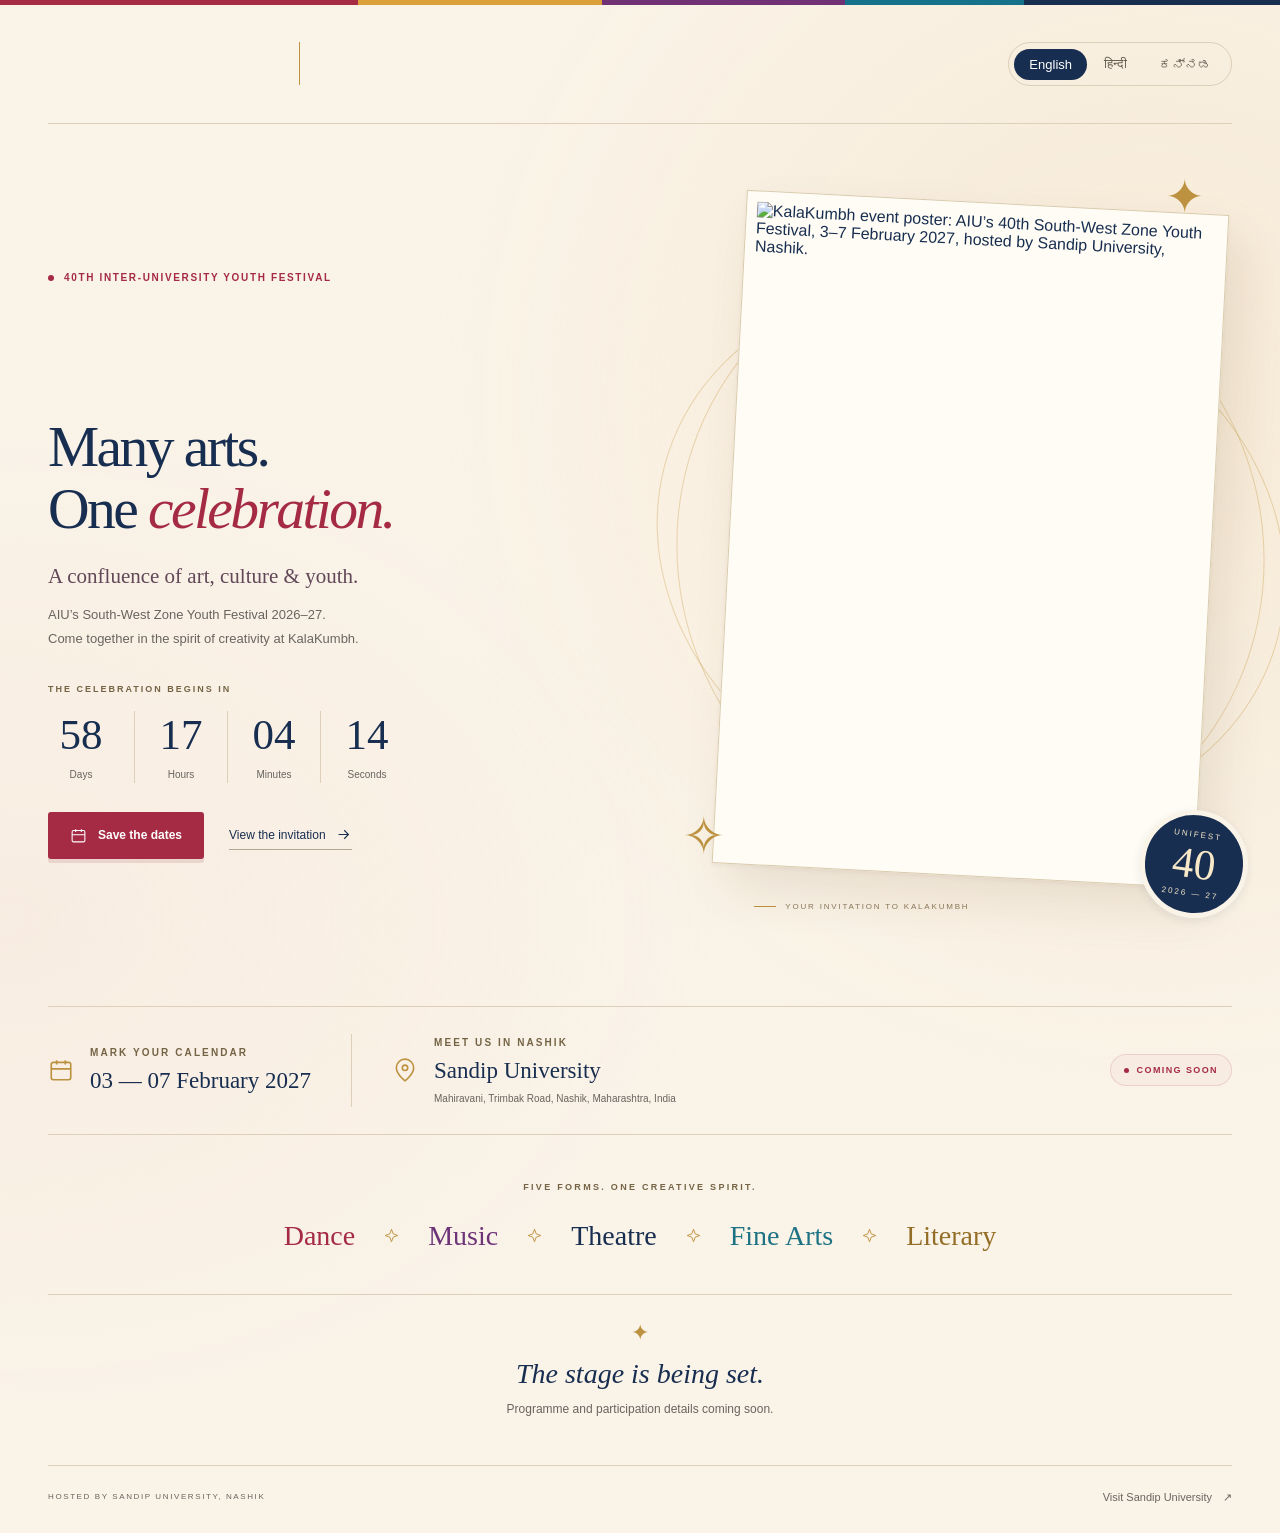
==== index.html @ 128156c0 "Initial commit" ====
<!doctype html>
<html lang="en">
<head>
  <meta charset="utf-8">
  <meta name="viewport" content="width=device-width, initial-scale=1">
  <meta name="theme-color" content="#faf3e8">
  <meta name="description" content="A confluence of art, culture & youth. 03 — 07 February 2027. Sandip University.">
  <title>KalaKumbh 2027 — A confluence of art, culture & youth</title>
  <link rel="icon" href="assets/favicon.svg" type="image/svg+xml">
  <link rel="stylesheet" href="styles.css">
  <script src="script.js" defer></script>
</head>
<body>
  <a class="skip-link" href="#main">Skip to content</a>
  <div class="topline"></div>
  <header class="site-header wrap">
    <a class="organizers" href="index.html" aria-label="AIU · Sandip University — KalaKumbh">
      <span class="logo-crop aiu"><img src="assets/poster-english.jpeg" alt="Association of Indian University (AIU), New Delhi" width="1131" height="1600"></span>
      <span class="logo-divider"></span>
      <span class="logo-crop sandip"><img src="assets/poster-english.jpeg" alt="Sandip University — NAAC Grade A" width="1131" height="1600"></span>
    </a>
    <nav class="language-nav" aria-label="Select language">
      <a href="index.html" lang="en" hreflang="en" aria-current="page">English</a>
      <a href="hindi.html" lang="hi" hreflang="hi">हिन्दी</a>
      <a href="kannada.html" lang="kn" hreflang="kn">ಕನ್ನಡ</a>
    </nav>
  </header>
  <main id="main">
    <section class="hero wrap" aria-labelledby="hero-title">
      <div class="hero-copy">
        <p class="eyebrow"><span></span> 40TH INTER-UNIVERSITY YOUTH FESTIVAL</p>
        <div class="festival-wordmark ">
          <img src="assets/poster-english.jpeg" alt="KalaKumbh" width="1131" height="1600">
        </div>
        <h1 id="hero-title">Many arts.<br>One <em>celebration.</em></h1>
        <p class="intro">A confluence of art, culture & youth.</p>
        <p class="description">AIU’s South-West Zone Youth Festival 2026–27.<br>Come together in the spirit of creativity at KalaKumbh.</p>
        <div class="countdown-block">
          <p id="countdown-heading" class="countdown-heading" data-live="The celebration is here!" data-ended="Thank you for celebrating with us.">THE CELEBRATION BEGINS IN</p>
          <div class="countdown" role="timer" aria-live="off" aria-labelledby="countdown-heading">
            <div class="countdown-unit"><span class="countdown-number" data-unit="days">00</span><span class="countdown-label">Days</span></div>
            <div class="countdown-unit"><span class="countdown-number" data-unit="hours">00</span><span class="countdown-label">Hours</span></div>
            <div class="countdown-unit"><span class="countdown-number" data-unit="minutes">00</span><span class="countdown-label">Minutes</span></div>
            <div class="countdown-unit"><span class="countdown-number" data-unit="seconds">00</span><span class="countdown-label">Seconds</span></div>
          </div>
          <noscript><p>03 — 07 February 2027</p></noscript>
        </div>
        <div class="hero-actions">
          <a class="button button-primary" href="assets/kalakumbh-2027.ics" download><svg viewBox="0 0 24 24" fill="none" stroke="currentColor" stroke-width="1.5" aria-hidden="true"><rect x="3" y="5" width="18" height="16" rx="2"/><path d="M16 3v4M8 3v4M3 11h18"/></svg>Save the dates</a>
          <a class="text-link" href="assets/poster-english.jpeg" target="_blank" rel="noopener">View the invitation <svg viewBox="0 0 24 24" fill="none" stroke="currentColor" stroke-width="1.5" aria-hidden="true"><path d="M5 12h14M13 6l6 6-6 6"/></svg></a>
        </div>
      </div>
      <div class="hero-art">
        <div class="orbit orbit-one" aria-hidden="true"></div>
        <div class="orbit orbit-two" aria-hidden="true"></div>
        <span class="art-spark spark-one" aria-hidden="true">✦</span>
        <span class="art-spark spark-two" aria-hidden="true">✧</span>
        <div class="poster-frame">
          <a href="assets/poster-english.jpeg" target="_blank" rel="noopener" aria-label="View the invitation">
            <img class="event-poster" src="assets/poster-english.jpeg" alt="KalaKumbh event poster: AIU’s 40th South-West Zone Youth Festival, 3–7 February 2027, hosted by Sandip University, Nashik." width="1131" height="1600" fetchpriority="high">
          </a>
        </div>
        <div class="edition-seal" aria-hidden="true"><span>UNIFEST</span><strong>40</strong><span>2026 — 27</span></div>
        <p class="poster-caption"><span></span>YOUR INVITATION TO KALAKUMBH</p>
      </div>
    </section>
    <section class="event-details wrap" aria-label="03 — 07 February 2027">
      <div class="detail-item"><svg viewBox="0 0 24 24" fill="none" stroke="currentColor" stroke-width="1.5" aria-hidden="true"><rect x="3" y="5" width="18" height="16" rx="2"/><path d="M16 3v4M8 3v4M3 11h18"/></svg><div><p class="eyebrow">MARK YOUR CALENDAR</p><p class="detail-value">03 — 07 February 2027</p></div></div>
      <div class="detail-item venue-detail"><svg viewBox="0 0 24 24" fill="none" stroke="currentColor" stroke-width="1.5" aria-hidden="true"><path d="M20 10c0 6-8 12-8 12S4 16 4 10a8 8 0 1 1 16 0Z"/><circle cx="12" cy="10" r="2.5"/></svg><div><p class="eyebrow">MEET US IN NASHIK</p><p class="detail-value">Sandip University</p><p class="address">Mahiravani, Trimbak Road, Nashik, Maharashtra, India</p></div></div>
      <div class="coming-soon" aria-label="Site status"><span class="status-dot"></span>COMING SOON</div>
    </section>
    <section class="art-forms wrap" aria-labelledby="arts-heading">
      <p class="eyebrow" id="arts-heading">FIVE FORMS. ONE CREATIVE SPIRIT.</p>
      <div class="arts-list"><span>Dance</span><svg viewBox="0 0 24 24" fill="none" stroke="currentColor" stroke-width="1.5" aria-hidden="true"><path d="m12 2 2.7 7.3L22 12l-7.3 2.7L12 22l-2.7-7.3L2 12l7.3-2.7Z"/></svg><span>Music</span><svg viewBox="0 0 24 24" fill="none" stroke="currentColor" stroke-width="1.5" aria-hidden="true"><path d="m12 2 2.7 7.3L22 12l-7.3 2.7L12 22l-2.7-7.3L2 12l7.3-2.7Z"/></svg><span>Theatre</span><svg viewBox="0 0 24 24" fill="none" stroke="currentColor" stroke-width="1.5" aria-hidden="true"><path d="m12 2 2.7 7.3L22 12l-7.3 2.7L12 22l-2.7-7.3L2 12l7.3-2.7Z"/></svg><span>Fine Arts</span><svg viewBox="0 0 24 24" fill="none" stroke="currentColor" stroke-width="1.5" aria-hidden="true"><path d="m12 2 2.7 7.3L22 12l-7.3 2.7L12 22l-2.7-7.3L2 12l7.3-2.7Z"/></svg><span>Literary</span></div>
    </section>
    <section class="closing wrap">
      <span class="closing-mark" aria-hidden="true">✦</span>
      <h2>The stage is being set.</h2>
      <p>Programme and participation details coming soon.</p>
    </section>
  </main>
  <footer class="site-footer wrap">
    <p>HOSTED BY SANDIP UNIVERSITY, NASHIK</p>
    <a href="https://www.sandipuniversity.edu.in/" target="_blank" rel="noopener">Visit Sandip University <span aria-hidden="true">↗</span></a>
  </footer>
</body>
</html>
---- styles.css ----
/* KalaKumbh — poster-inspired palette. No external fonts or dependencies. */
:root{--paper:#faf3e8;--ink:#182e50;--muted:#68645f;--red:#a52b44;--gold:#bc913f;--line:#ddcfb8;--serif:Georgia,'Nirmala UI',serif;--sans:'Segoe UI','Nirmala UI',sans-serif}
*{box-sizing:border-box}
html{scroll-behavior:smooth}
body{margin:0;background:var(--paper);color:var(--ink);font-family:var(--sans);-webkit-font-smoothing:antialiased;background-image:radial-gradient(ellipse at 90% 26%,#f3dfc174,transparent 45%),radial-gradient(ellipse at 0% 60%,#f5ded34d,transparent 40%)}
a{color:inherit;text-decoration:none}
button,a{-webkit-tap-highlight-color:transparent}
a:focus-visible{outline:3px solid var(--red);outline-offset:6px}
img{display:block;max-width:100%}
svg{width:22px;height:22px;flex-shrink:0}
.wrap{width:min(1240px,calc(100% - 96px));margin-inline:auto}
.topline{height:5px;background:linear-gradient(90deg,var(--red) 0 28%,#dca039 28% 47%,#713275 47% 66%,#14738b 66% 80%,var(--ink) 80%)}
.skip-link{position:fixed;left:20px;top:-100px;background:var(--ink);color:white;padding:12px;z-index:10}.skip-link:focus{top:12px}
.site-header{display:flex;align-items:center;justify-content:space-between;gap:28px;min-height:119px;border-bottom:1px solid var(--line)}
.organizers{display:flex;align-items:center;gap:21px;max-width:70%}
.logo-crop{position:relative;display:block;overflow:hidden;flex-shrink:0;mix-blend-mode:multiply}
.logo-crop img,.festival-wordmark img{position:absolute;max-width:none;height:auto}
.aiu{width:230px;aspect-ratio:385/101}.aiu img{width:293.77%;left:-41.56%;top:-87.13%}
.sandip{width:230px;aspect-ratio:390/101}.sandip img{width:290%;left:-150%;top:-87.13%}
.logo-divider{height:43px;width:1px;background:var(--gold)}
.language-nav{display:flex;align-items:center;padding:5px;border:1px solid var(--line);border-radius:30px;gap:2px;flex-shrink:0}
.language-nav a{padding:8px 15px;border-radius:22px;font-size:13px;color:#655c52;transition:background .2s,color .2s;white-space:nowrap}.language-nav a:hover{background:#eaddc9}.language-nav a[aria-current=page]{background:var(--ink);color:#fff}
.hero{display:grid;grid-template-columns:1.12fr 1fr;gap:76px;align-items:center;padding-top:65px;padding-bottom:67px}
.eyebrow{font-size:10px;letter-spacing:2.1px;font-weight:650;line-height:1.7;margin:0;color:#746445}
.hero-copy>.eyebrow{display:flex;align-items:center;gap:10px;color:var(--red);letter-spacing:1.65px}.hero-copy>.eyebrow span{height:6px;width:6px;border-radius:50%;background:var(--red);flex-shrink:0}
.festival-wordmark{width:300px;max-width:80%;aspect-ratio:790/250;position:relative;overflow:hidden;mix-blend-mode:multiply;margin:22px 0 13px}
.festival-wordmark img{width:143.165%;left:-21.52%;top:-214%}
html[lang=kn] .festival-wordmark{aspect-ratio:790/280}.festival-wordmark:has(img[src*=kannada]) img{top:-173%;left:-21.52%}
.hindi-wordmark{display:flex;align-items:center;gap:18px;overflow:visible;aspect-ratio:auto;font-size:53px;font-family:var(--serif);font-weight:700;color:var(--red);margin:25px 0 19px}.wordmark-flourish{font-size:38px;color:var(--gold)}
h1{font-family:var(--serif);font-weight:400;font-size:clamp(45px,4.5vw,66px);letter-spacing:-2.6px;line-height:1.08;margin:0 0 21px}h1 em{font-weight:400;color:var(--red)}
.intro{font-family:var(--serif);font-size:21px;line-height:1.5;margin:0 0 10px;color:#614758}
.description{font-size:13px;line-height:1.9;color:var(--muted);margin:0;max-width:490px}
.countdown-block{margin-top:29px}.countdown-heading{font-size:9px;letter-spacing:2px;font-weight:650;color:#746445;margin:0 0 14px;line-height:1.8}
.countdown{display:flex;gap:0}.countdown-unit{min-width:87px;border-right:1px solid var(--line);padding:0 20px;text-align:center}.countdown-unit:first-child{padding-left:0}.countdown-unit:last-child{border:0}.countdown-number{display:block;font-family:var(--serif);font-size:43px;font-weight:400;line-height:1.1;font-variant-numeric:tabular-nums;min-width:52px}.countdown-label{display:block;font-size:10px;line-height:1.7;color:var(--muted);margin-top:7px}
.hero-actions{display:flex;gap:25px;align-items:center;margin-top:29px;flex-wrap:wrap}.button{display:inline-flex;align-items:center;justify-content:center;gap:11px;padding:15px 22px;font-size:12px;font-weight:600;border-radius:3px;transition:background .2s,transform .2s}.button-primary{background:var(--red);color:#fff;box-shadow:0 4px 0 #82223620}.button:hover{background:#852137;transform:translateY(-2px)}.button svg{width:17px;height:17px}.text-link{font-size:12px;display:inline-flex;align-items:center;gap:9px;border-bottom:1px solid #b3a78f;padding:6px 0}.text-link svg{width:17px;height:17px}.text-link:hover{color:var(--red)}
.hero-art{position:relative;padding:13px 20px 28px;min-width:0}.poster-frame{position:relative;z-index:1;padding:10px;background:#fffcf5;border:1px solid #dacbae;transform:rotate(3deg);box-shadow:15px 23px 48px #5439181a,0 2px 4px #5439180d;transition:transform .4s}.poster-frame:hover{transform:rotate(0deg)}.event-poster{width:100%;height:auto}.poster-frame a{display:block}
.orbit{position:absolute;border:1px solid #c9a04b60;border-radius:50%;pointer-events:none}.orbit-one{inset:8% -6% 11%;transform:rotate(-22deg)}.orbit-two{inset:13% -11% 16%;transform:rotate(18deg)}.art-spark{position:absolute;z-index:2;color:var(--gold)}.spark-one{font-size:47px;top:-20px;right:28px}.spark-two{font-size:52px;left:-27px;bottom:73px}
.edition-seal{position:absolute;z-index:2;bottom:21px;right:-16px;background:var(--ink);color:#f7e8c8;border:5px solid var(--paper);width:108px;height:108px;border-radius:50%;display:flex;flex-direction:column;align-items:center;justify-content:center;transform:rotate(8deg);box-shadow:0 3px 10px #182e5015}.edition-seal span{font-size:8px;letter-spacing:2px}.edition-seal strong{font-family:var(--serif);font-size:43px;line-height:1.15;font-weight:400}.poster-caption{display:flex;align-items:center;gap:9px;font-size:8px;letter-spacing:1.8px;margin:26px 0 0 25px;color:#8a795a}.poster-caption span{width:22px;height:1px;background:var(--gold)}
.event-details{border-block:1px solid var(--line);display:flex;align-items:center;gap:40px;padding-top:27px;padding-bottom:27px}.detail-item{display:flex;gap:16px;align-items:center}.detail-item>svg{color:var(--gold);width:26px;height:26px}.detail-value{font-family:var(--serif);font-size:23px;margin:5px 0 0;line-height:1.3}.venue-detail{border-left:1px solid var(--line);padding-left:40px}.address{font-size:10px;color:var(--muted);line-height:1.7;margin:4px 0 0}.coming-soon{margin-left:auto;display:flex;align-items:center;gap:8px;flex-shrink:0;font-size:9px;letter-spacing:1.4px;font-weight:650;color:var(--red);padding:10px 13px;background:#a52b4407;border:1px solid #a52b4426;border-radius:30px}.status-dot{width:5px;height:5px;border-radius:50%;background:var(--red)}
.art-forms{padding-top:45px;padding-bottom:42px;text-align:center}.art-forms>.eyebrow{font-size:9px;letter-spacing:2.3px}.arts-list{display:flex;justify-content:center;align-items:center;gap:29px;margin-top:25px}.arts-list span{font-family:var(--serif);font-size:28px;white-space:nowrap}.arts-list svg{color:var(--gold);width:15px;height:15px}.arts-list span:nth-of-type(1){color:var(--red)}.arts-list span:nth-of-type(2){color:#6e3478}.arts-list span:nth-of-type(3){color:var(--ink)}.arts-list span:nth-of-type(4){color:#1d7384}.arts-list span:nth-of-type(5){color:#946e27}
.closing{text-align:center;padding:25px 0 45px;border-top:1px solid var(--line)}.closing-mark{color:var(--gold);font-size:22px}.closing h2{font-family:var(--serif);font-weight:400;font-style:italic;font-size:28px;margin:12px 0 9px}.closing p{color:var(--muted);font-size:12px;margin:0;line-height:1.8}
.site-footer{border-top:1px solid var(--line);padding:24px 0 28px;display:flex;justify-content:space-between;align-items:center;gap:20px;color:var(--muted)}.site-footer p{font-size:8px;letter-spacing:1.6px;margin:0;line-height:1.8}.site-footer a{font-size:11px}.site-footer a:hover{color:var(--red)}.site-footer a span{margin-left:8px}
html:not([lang=en]) h1{font-family:'Nirmala UI','Segoe UI',sans-serif;letter-spacing:-1px;line-height:1.35;font-size:clamp(40px,4vw,58px)}html:not([lang=en]) .eyebrow,html:not([lang=en]) .countdown-heading,html:not([lang=en]) .coming-soon,html:not([lang=en]) .site-footer p{letter-spacing:.3px}html:not([lang=en]) .intro{font-size:19px}html:not([lang=en]) .arts-list span{font-size:25px}html:not([lang=en]) .detail-value{font-size:21px}
@media(min-width:1500px){.hero{padding-top:80px;padding-bottom:85px;gap:95px}.hero-art{max-width:490px}}
@media(max-width:1100px){.wrap{width:calc(100% - 64px)}.hero{gap:35px}.aiu,.sandip{width:190px}.organizers{gap:14px}.language-nav a{padding:7px 11px}.hero-actions{gap:17px}.event-details{gap:25px}.venue-detail{padding-left:25px}.detail-value{font-size:20px}.coming-soon{font-size:8px;padding:9px}.arts-list{gap:20px}.arts-list span{font-size:25px}.hero-art{padding-inline:12px}}
@media(max-width:850px){.site-header{min-height:105px}.aiu,.sandip{width:153px}.organizers{gap:10px}.logo-divider{height:33px}.hero{grid-template-columns:1fr 0.85fr;gap:25px;padding-block:45px}.hero-copy>.eyebrow{font-size:8px;letter-spacing:1px}h1{font-size:45px;letter-spacing:-2px}.festival-wordmark{width:240px}.intro{font-size:18px}.description{font-size:12px}.countdown-unit{min-width:68px;padding-inline:12px}.countdown-number{font-size:35px;min-width:43px}.hero-actions{gap:12px}.button{padding:13px 16px}.text-link{font-size:11px}.edition-seal{width:88px;height:88px;right:-9px}.edition-seal strong{font-size:33px}.edition-seal span{font-size:7px}.coming-soon{display:none}.event-details{justify-content:space-between}.detail-value{font-size:20px}.arts-list{gap:16px}.arts-list span{font-size:22px}html:not([lang=en]) .hero{grid-template-columns:1fr}html:not([lang=en]) .hero-art{width:min(430px,85%);margin:10px auto 0}html:not([lang=en]) .hero-copy{max-width:580px}html:not([lang=en]) .arts-list{flex-wrap:wrap}}
@media(max-width:640px){.wrap{width:calc(100% - 40px)}.site-header{flex-direction:column;justify-content:center;gap:19px;padding-block:20px}.organizers{max-width:100%;gap:14px}.aiu,.sandip{width:min(41vw,200px)}.language-nav{padding:3px}.language-nav a{font-size:12px;padding:6px 16px}.hero{grid-template-columns:1fr;gap:45px;padding-top:35px;padding-bottom:37px}.hero-copy{max-width:500px;margin:auto;width:100%}.hero-copy>.eyebrow{font-size:9px;letter-spacing:1.2px}.festival-wordmark{width:255px;margin-top:22px;margin-bottom:15px}h1{font-size:clamp(43px,9.8vw,58px);letter-spacing:-1.8px}.intro{font-size:19px}.description{font-size:12px}.countdown-block{margin-top:27px}.countdown-heading{font-size:8px}.countdown-unit{min-width:75px;padding-inline:15px}.countdown-number{font-size:38px}.countdown-label{font-size:9px}.hero-actions{gap:20px;margin-top:26px}.button{font-size:11px;padding:14px 17px}.hero-art{width:83%;max-width:370px;margin:auto;padding:0 0 24px}.edition-seal{right:-25px;bottom:12px}.poster-caption{font-size:7px;margin-left:0;letter-spacing:1.2px}.spark-one{font-size:35px;top:-27px;right:7px}.spark-two{font-size:41px}.orbit-one{inset:6% -8% 10%}.orbit-two{inset:15% -12% 18%}.event-details{align-items:flex-start;flex-direction:column;gap:23px;padding-block:25px}.venue-detail{border:0;padding:0}.detail-value{font-size:23px}.eyebrow{font-size:8px}.address{max-width:270px;font-size:10px}.detail-item{gap:14px}.art-forms{padding-block:32px}.art-forms>.eyebrow{font-size:8px;letter-spacing:1.5px}.arts-list{flex-wrap:wrap;gap:13px;margin-top:21px}.arts-list span{font-size:22px}.arts-list svg{width:10px;height:10px}.closing{padding-block:25px 31px}.closing h2{font-size:27px}.closing p{font-size:11px}.site-footer{flex-direction:column;text-align:center;gap:13px;padding-block:22px}.site-footer p{font-size:8px;letter-spacing:1px}html:not([lang=en]) h1{font-size:43px}html:not([lang=en]) .arts-list span{font-size:22px}.hindi-wordmark{font-size:48px}.hero-art .poster-frame{padding:7px}}
@media(prefers-reduced-motion:reduce){html{scroll-behavior:auto}*,*::before,*::after{transition:none!important}}
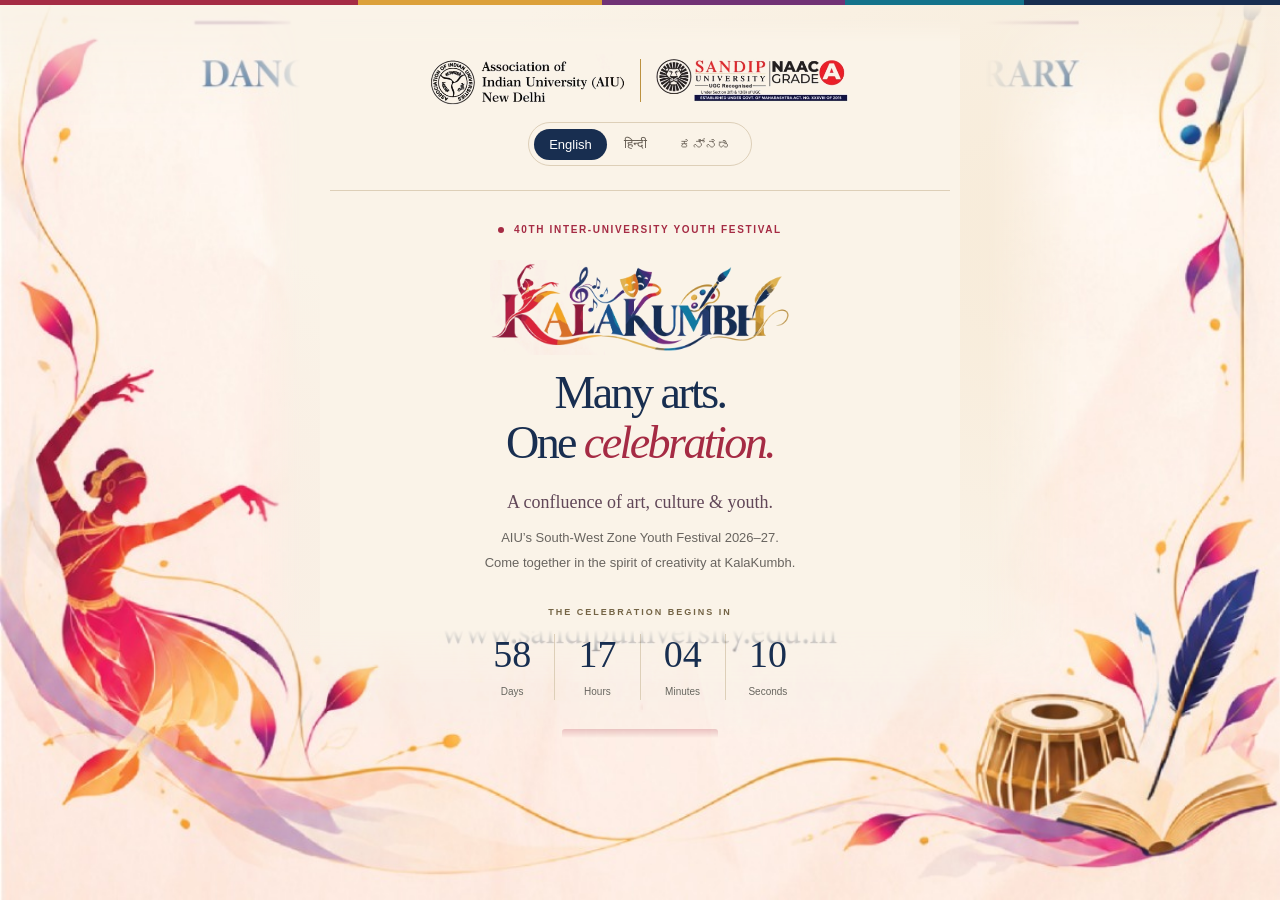
==== commit 450b8256: "feat(layout): add fixed artwork frame with fading scroll content" ====
--- a/index.html
+++ b/index.html
@@ -13,6 +13,7 @@
 <body>
   <a class="skip-link" href="#main">Skip to content</a>
   <div class="topline"></div>
+  <div class="page-scroll" tabindex="0" role="region" aria-labelledby="hero-title">
   <header class="site-header wrap">
     <a class="organizers" href="index.html" aria-label="AIU · Sandip University — KalaKumbh">
       <span class="logo-crop aiu"><img src="assets/poster-english.jpeg" alt="Association of Indian University (AIU), New Delhi" width="1131" height="1600"></span>
@@ -47,21 +48,7 @@
         </div>
         <div class="hero-actions">
           <a class="button button-primary" href="assets/kalakumbh-2027.ics" download><svg viewBox="0 0 24 24" fill="none" stroke="currentColor" stroke-width="1.5" aria-hidden="true"><rect x="3" y="5" width="18" height="16" rx="2"/><path d="M16 3v4M8 3v4M3 11h18"/></svg>Save the dates</a>
-          <a class="text-link" href="assets/poster-english.jpeg" target="_blank" rel="noopener">View the invitation <svg viewBox="0 0 24 24" fill="none" stroke="currentColor" stroke-width="1.5" aria-hidden="true"><path d="M5 12h14M13 6l6 6-6 6"/></svg></a>
         </div>
-      </div>
-      <div class="hero-art">
-        <div class="orbit orbit-one" aria-hidden="true"></div>
-        <div class="orbit orbit-two" aria-hidden="true"></div>
-        <span class="art-spark spark-one" aria-hidden="true">✦</span>
-        <span class="art-spark spark-two" aria-hidden="true">✧</span>
-        <div class="poster-frame">
-          <a href="assets/poster-english.jpeg" target="_blank" rel="noopener" aria-label="View the invitation">
-            <img class="event-poster" src="assets/poster-english.jpeg" alt="KalaKumbh event poster: AIU’s 40th South-West Zone Youth Festival, 3–7 February 2027, hosted by Sandip University, Nashik." width="1131" height="1600" fetchpriority="high">
-          </a>
-        </div>
-        <div class="edition-seal" aria-hidden="true"><span>UNIFEST</span><strong>40</strong><span>2026 — 27</span></div>
-        <p class="poster-caption"><span></span>YOUR INVITATION TO KALAKUMBH</p>
       </div>
     </section>
     <section class="event-details wrap" aria-label="03 — 07 February 2027">
@@ -83,6 +70,7 @@
     <p>HOSTED BY SANDIP UNIVERSITY, NASHIK</p>
     <a href="https://www.sandipuniversity.edu.in/" target="_blank" rel="noopener">Visit Sandip University <span aria-hidden="true">↗</span></a>
   </footer>
+  </div>
 </body>
 </html>
 
--- a/styles.css
+++ b/styles.css
@@ -4,16 +4,35 @@
 html{scroll-behavior:smooth}
 body{margin:0;background:var(--paper);color:var(--ink);font-family:var(--sans);-webkit-font-smoothing:antialiased;background-image:radial-gradient(ellipse at 90% 26%,#f3dfc174,transparent 45%),radial-gradient(ellipse at 0% 60%,#f5ded34d,transparent 40%)}
 a{color:inherit;text-decoration:none}
+/* Frame the lower content with the original dancer, instruments, and vines. */
+body{position:relative;isolation:isolate;padding-bottom:min(19.45vw,311px)}
+body::after{
+  content:"";
+  position:absolute;
+  z-index:-1;
+  bottom:0;
+  left:50%;
+  transform:translateX(-50%);
+  width:min(100%,1600px);
+  aspect-ratio:1131/720;
+  background:url('assets/poster-english.jpeg') center bottom / 100% auto no-repeat;
+  mix-blend-mode:darken;
+  mask-image:linear-gradient(to bottom,transparent,#000 15%),linear-gradient(to right,#000 20%,transparent 23.5%,transparent 77%,#000 84%),linear-gradient(to top,#000 24%,transparent 30%);
+  mask-composite:intersect,add;
+  pointer-events:none;
+}
 button,a{-webkit-tap-highlight-color:transparent}
 a:focus-visible{outline:3px solid var(--red);outline-offset:6px}
 img{display:block;max-width:100%}
+/* Decorative poster orbits may extend beyond the page, but must not widen it. */
+main{overflow-x:clip}
 svg{width:22px;height:22px;flex-shrink:0}
 .wrap{width:min(1240px,calc(100% - 96px));margin-inline:auto}
 .topline{height:5px;background:linear-gradient(90deg,var(--red) 0 28%,#dca039 28% 47%,#713275 47% 66%,#14738b 66% 80%,var(--ink) 80%)}
 .skip-link{position:fixed;left:20px;top:-100px;background:var(--ink);color:white;padding:12px;z-index:10}.skip-link:focus{top:12px}
 .site-header{display:flex;align-items:center;justify-content:space-between;gap:28px;min-height:119px;border-bottom:1px solid var(--line)}
 .organizers{display:flex;align-items:center;gap:21px;max-width:70%}
-.logo-crop{position:relative;display:block;overflow:hidden;flex-shrink:0;mix-blend-mode:multiply}
+.logo-crop{position:relative;display:block;overflow:hidden;flex-shrink:0;mix-blend-mode:darken}
 .logo-crop img,.festival-wordmark img{position:absolute;max-width:none;height:auto}
 .aiu{width:230px;aspect-ratio:385/101}.aiu img{width:293.77%;left:-41.56%;top:-87.13%}
 .sandip{width:230px;aspect-ratio:390/101}.sandip img{width:290%;left:-150%;top:-87.13%}
@@ -23,8 +42,9 @@
 .hero{display:grid;grid-template-columns:1.12fr 1fr;gap:76px;align-items:center;padding-top:65px;padding-bottom:67px}
 .eyebrow{font-size:10px;letter-spacing:2.1px;font-weight:650;line-height:1.7;margin:0;color:#746445}
 .hero-copy>.eyebrow{display:flex;align-items:center;gap:10px;color:var(--red);letter-spacing:1.65px}.hero-copy>.eyebrow span{height:6px;width:6px;border-radius:50%;background:var(--red);flex-shrink:0}
-.festival-wordmark{width:300px;max-width:80%;aspect-ratio:790/250;position:relative;overflow:hidden;mix-blend-mode:multiply;margin:22px 0 13px}
+.festival-wordmark{width:300px;max-width:80%;aspect-ratio:790/250;position:relative;overflow:hidden;mix-blend-mode:darken;margin:22px 0 13px}
 .festival-wordmark img{width:143.165%;left:-21.52%;top:-214%}
+html[lang=hi] .festival-wordmark{aspect-ratio:790/280}html[lang=hi] .festival-wordmark img{top:-171.43%}
 html[lang=kn] .festival-wordmark{aspect-ratio:790/280}.festival-wordmark:has(img[src*=kannada]) img{top:-173%;left:-21.52%}
 .hindi-wordmark{display:flex;align-items:center;gap:18px;overflow:visible;aspect-ratio:auto;font-size:53px;font-family:var(--serif);font-weight:700;color:var(--red);margin:25px 0 19px}.wordmark-flourish{font-size:38px;color:var(--gold)}
 h1{font-family:var(--serif);font-weight:400;font-size:clamp(45px,4.5vw,66px);letter-spacing:-2.6px;line-height:1.08;margin:0 0 21px}h1 em{font-weight:400;color:var(--red)}
@@ -45,4 +65,94 @@
 @media(max-width:1100px){.wrap{width:calc(100% - 64px)}.hero{gap:35px}.aiu,.sandip{width:190px}.organizers{gap:14px}.language-nav a{padding:7px 11px}.hero-actions{gap:17px}.event-details{gap:25px}.venue-detail{padding-left:25px}.detail-value{font-size:20px}.coming-soon{font-size:8px;padding:9px}.arts-list{gap:20px}.arts-list span{font-size:25px}.hero-art{padding-inline:12px}}
 @media(max-width:850px){.site-header{min-height:105px}.aiu,.sandip{width:153px}.organizers{gap:10px}.logo-divider{height:33px}.hero{grid-template-columns:1fr 0.85fr;gap:25px;padding-block:45px}.hero-copy>.eyebrow{font-size:8px;letter-spacing:1px}h1{font-size:45px;letter-spacing:-2px}.festival-wordmark{width:240px}.intro{font-size:18px}.description{font-size:12px}.countdown-unit{min-width:68px;padding-inline:12px}.countdown-number{font-size:35px;min-width:43px}.hero-actions{gap:12px}.button{padding:13px 16px}.text-link{font-size:11px}.edition-seal{width:88px;height:88px;right:-9px}.edition-seal strong{font-size:33px}.edition-seal span{font-size:7px}.coming-soon{display:none}.event-details{justify-content:space-between}.detail-value{font-size:20px}.arts-list{gap:16px}.arts-list span{font-size:22px}html:not([lang=en]) .hero{grid-template-columns:1fr}html:not([lang=en]) .hero-art{width:min(430px,85%);margin:10px auto 0}html:not([lang=en]) .hero-copy{max-width:580px}html:not([lang=en]) .arts-list{flex-wrap:wrap}}
 @media(max-width:640px){.wrap{width:calc(100% - 40px)}.site-header{flex-direction:column;justify-content:center;gap:19px;padding-block:20px}.organizers{max-width:100%;gap:14px}.aiu,.sandip{width:min(41vw,200px)}.language-nav{padding:3px}.language-nav a{font-size:12px;padding:6px 16px}.hero{grid-template-columns:1fr;gap:45px;padding-top:35px;padding-bottom:37px}.hero-copy{max-width:500px;margin:auto;width:100%}.hero-copy>.eyebrow{font-size:9px;letter-spacing:1.2px}.festival-wordmark{width:255px;margin-top:22px;margin-bottom:15px}h1{font-size:clamp(43px,9.8vw,58px);letter-spacing:-1.8px}.intro{font-size:19px}.description{font-size:12px}.countdown-block{margin-top:27px}.countdown-heading{font-size:8px}.countdown-unit{min-width:75px;padding-inline:15px}.countdown-number{font-size:38px}.countdown-label{font-size:9px}.hero-actions{gap:20px;margin-top:26px}.button{font-size:11px;padding:14px 17px}.hero-art{width:83%;max-width:370px;margin:auto;padding:0 0 24px}.edition-seal{right:-25px;bottom:12px}.poster-caption{font-size:7px;margin-left:0;letter-spacing:1.2px}.spark-one{font-size:35px;top:-27px;right:7px}.spark-two{font-size:41px}.orbit-one{inset:6% -8% 10%}.orbit-two{inset:15% -12% 18%}.event-details{align-items:flex-start;flex-direction:column;gap:23px;padding-block:25px}.venue-detail{border:0;padding:0}.detail-value{font-size:23px}.eyebrow{font-size:8px}.address{max-width:270px;font-size:10px}.detail-item{gap:14px}.art-forms{padding-block:32px}.art-forms>.eyebrow{font-size:8px;letter-spacing:1.5px}.arts-list{flex-wrap:wrap;gap:13px;margin-top:21px}.arts-list span{font-size:22px}.arts-list svg{width:10px;height:10px}.closing{padding-block:25px 31px}.closing h2{font-size:27px}.closing p{font-size:11px}.site-footer{flex-direction:column;text-align:center;gap:13px;padding-block:22px}.site-footer p{font-size:8px;letter-spacing:1px}html:not([lang=en]) h1{font-size:43px}html:not([lang=en]) .arts-list span{font-size:22px}.hindi-wordmark{font-size:48px}.hero-art .poster-frame{padding:7px}}
-@media(prefers-reduced-motion:reduce){html{scroll-behavior:auto}*,*::before,*::after{transition:none!important}}
+/* Keep the single-column layout centered across all three languages. */
+@media(max-width:850px){
+  .site-header{flex-direction:column;justify-content:center;gap:19px;padding-block:20px}
+  .organizers{max-width:100%}
+  .hero{grid-template-columns:minmax(0,1fr);gap:45px}
+  .hero-copy,html:not([lang=en]) .hero-copy{width:100%;max-width:580px;min-width:0;margin-inline:auto;text-align:center}
+  .hero-copy>.eyebrow,.hero-actions,.poster-caption{justify-content:center}
+  .festival-wordmark,.description{margin-inline:auto}
+  .hindi-wordmark{justify-content:center}
+  .countdown{justify-content:center}
+  .countdown-unit:first-child{padding-left:12px}
+  .hero-art,html:not([lang=en]) .hero-art{width:83%;max-width:370px;margin:0 auto}
+  .poster-caption{margin-left:0}
+  .arts-list{flex-wrap:wrap}
+}
+@media(max-width:640px){
+  .organizers{width:100%;justify-content:center;gap:clamp(8px,3vw,14px)}
+  .aiu,.sandip{width:min(200px,calc((100% - 29px)/2))}
+  .logo-divider{flex-shrink:0}
+  .countdown{width:100%;max-width:340px;margin-inline:auto}
+  .countdown-unit{flex:1;min-width:0;padding-inline:6px}
+  .countdown-unit:first-child{padding-left:6px}
+  .countdown-number{min-width:0;font-size:clamp(30px,9vw,38px)}
+  .event-details{align-items:center;text-align:center}
+  .detail-item{flex-direction:column;gap:8px;max-width:100%}
+  .address{margin-inline:auto}
+  html:not([lang=en]) h1{font-size:clamp(32px,9vw,43px)}
+}
+/* Leave the lower corners clear for the poster artwork. */
+.site-footer{width:min(620px,54%);flex-direction:column;text-align:center;gap:13px}
+@media(min-width:851px){
+  .art-forms,.closing{width:min(760px,56%)}
+  .arts-list{flex-wrap:wrap;gap:20px}
+}
+/* Stationary poster frame with an independently scrolling, fading center. */
+html,body{height:100%;overflow:hidden}
+body{padding-bottom:0}
+body::after{position:fixed;width:100%;height:100dvh;aspect-ratio:auto}
+.page-scroll{
+  position:fixed;
+  inset:18px 25% 18%;
+  overflow-y:auto;
+  overflow-x:hidden;
+  padding-block:24px 48px;
+  background:var(--paper);
+  mix-blend-mode:darken;
+  scrollbar-width:thin;
+  scrollbar-color:var(--line) transparent;
+  scroll-behavior:smooth;
+  mask-image:linear-gradient(to bottom,transparent,#000 24px,#000 calc(100% - 40px),transparent);
+}
+.page-scroll:focus-visible{outline:1px solid var(--gold);outline-offset:4px}
+.page-scroll .wrap{width:100%;max-width:620px}
+.page-scroll .site-header{flex-direction:column;gap:16px;padding-block:12px 24px}
+.page-scroll .organizers{width:100%;max-width:100%;justify-content:center;gap:12px}
+.page-scroll .aiu,.page-scroll .sandip{width:min(200px,calc((100% - 25px)/2))}
+.page-scroll .logo-divider{flex-shrink:0}
+.page-scroll .hero{grid-template-columns:minmax(0,1fr);padding-block:30px;gap:0}
+.page-scroll .hero-copy{width:100%;max-width:100%;text-align:center}
+.page-scroll .hero-copy>.eyebrow,.page-scroll .hero-actions,.page-scroll .countdown{justify-content:center}
+.page-scroll .festival-wordmark,.page-scroll .description{margin-inline:auto}
+.page-scroll h1{font-size:clamp(34px,3.6vw,52px)}
+.page-scroll .intro{font-size:18px}
+.page-scroll .countdown{width:100%;max-width:340px;margin-inline:auto}
+.page-scroll .countdown-unit{flex:1;min-width:0;padding-inline:6px}
+.page-scroll .countdown-number{min-width:0;font-size:clamp(28px,4vw,38px)}
+.page-scroll .event-details{flex-direction:column;text-align:center;gap:22px}
+.page-scroll .detail-item{flex-direction:column;gap:8px;max-width:100%}
+.page-scroll .venue-detail{border:0;padding:0}
+.page-scroll .coming-soon{margin:0}
+.page-scroll .arts-list{flex-wrap:wrap;gap:12px}
+.page-scroll .arts-list span{font-size:22px}
+.page-scroll .arts-list svg{width:10px;height:10px}
+.page-scroll .site-footer{flex-direction:column;text-align:center}
+@media(max-width:640px){
+  body::before{
+    content:"";position:fixed;inset:0;z-index:-1;pointer-events:none;
+    background:url('assets/poster-english.jpeg') center / 100% 100% no-repeat;
+    mix-blend-mode:darken;
+    mask-image:linear-gradient(to bottom,#000 60%,transparent 78%),linear-gradient(to right,#000 5%,transparent 10%,transparent 90%,#000 95%);
+    mask-composite:intersect;
+  }
+  body::after{height:auto;aspect-ratio:1131/720}
+  .page-scroll{inset:12px 12% 17%;padding-block:20px 40px}
+  .page-scroll h1,html:not([lang=en]) .page-scroll h1{font-size:clamp(29px,8vw,40px);letter-spacing:-1px}
+  .page-scroll .hero-copy>.eyebrow{font-size:8px;letter-spacing:.3px}
+  .page-scroll .intro{font-size:16px}
+  .page-scroll .detail-value{font-size:20px}
+  .page-scroll .language-nav a{padding-inline:12px}
+}
+@media(prefers-reduced-motion:reduce){html,.page-scroll{scroll-behavior:auto}*,*::before,*::after{transition:none!important}.page-scroll{mask-image:none}}
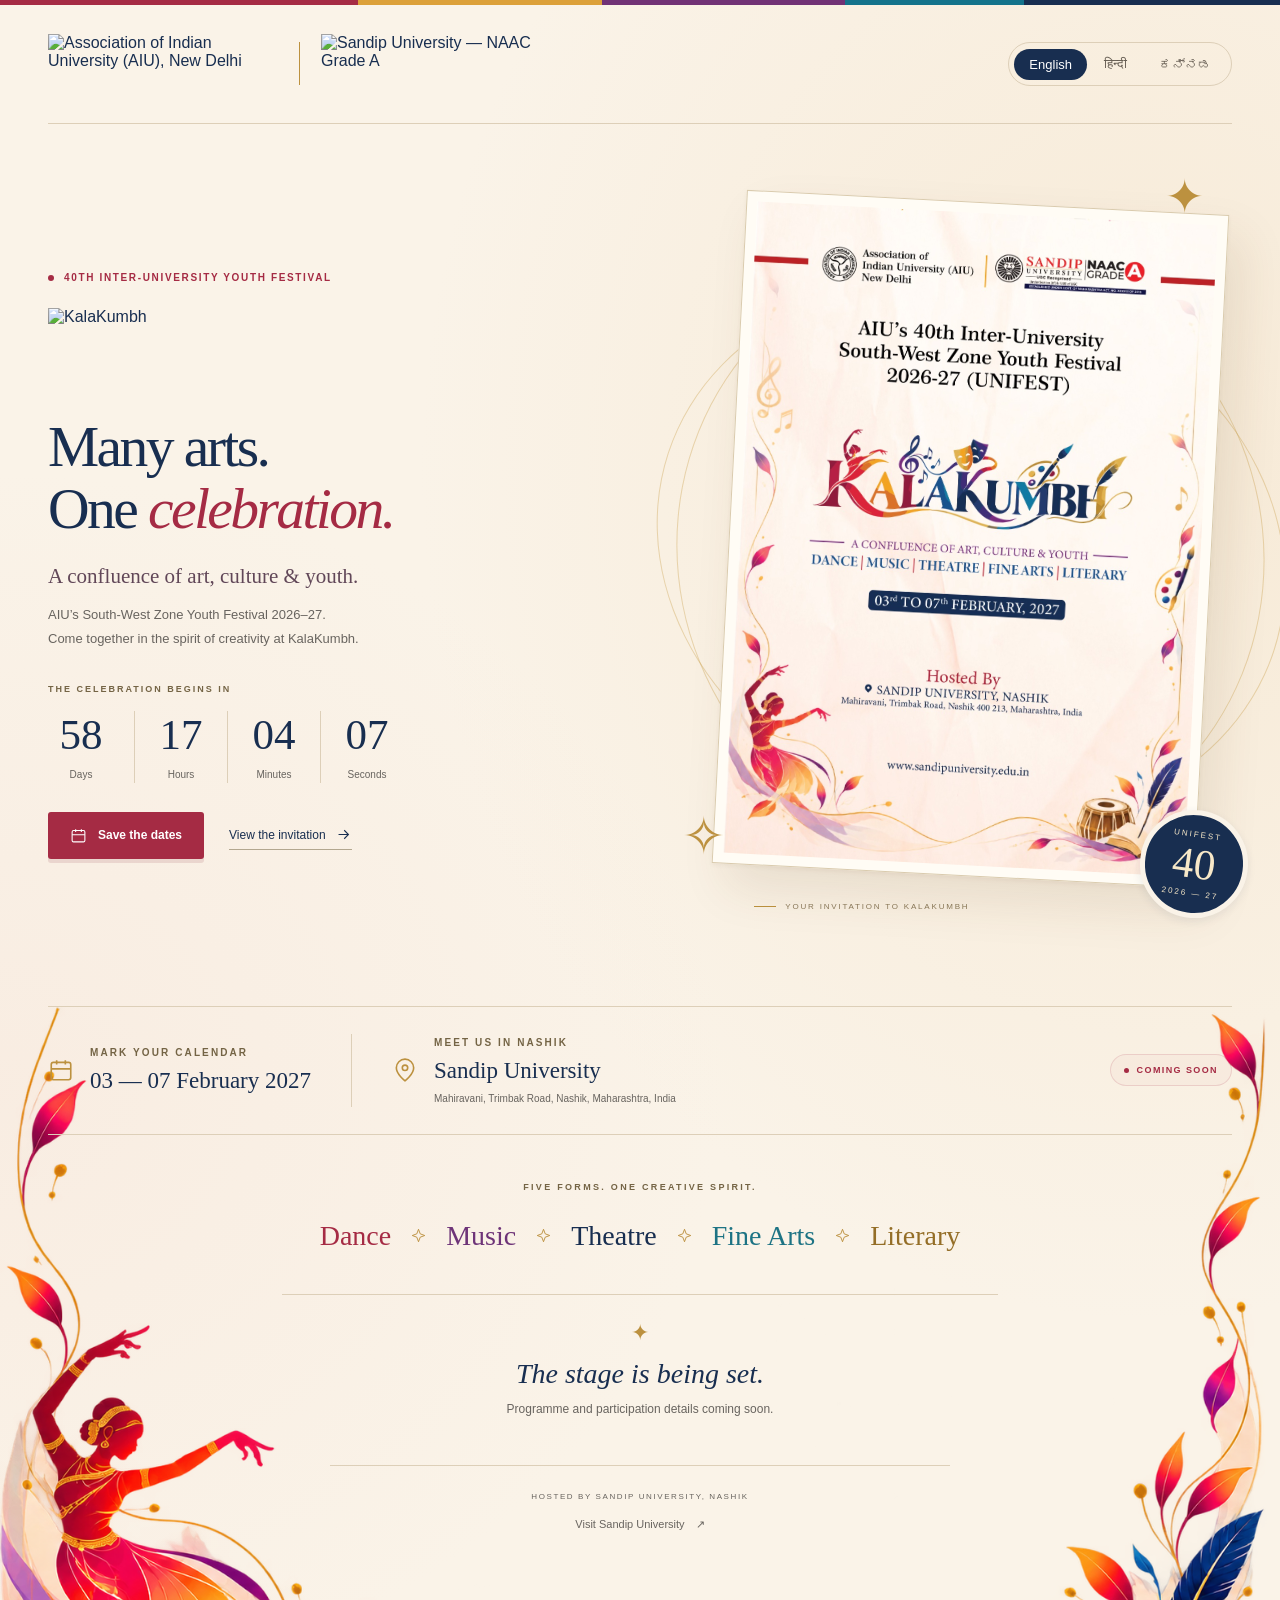
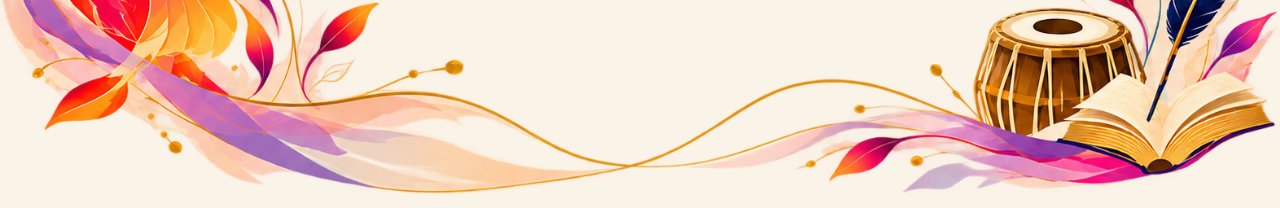
==== commit bc373376: "new file:   assets/favicon.svg 	new file:   assets/kalakumbh-2027.ics 	new file:   assets/poster-eng" ====
--- a/index.html
+++ b/index.html
@@ -13,12 +13,11 @@
 <body>
   <a class="skip-link" href="#main">Skip to content</a>
   <div class="topline"></div>
-  <div class="page-scroll" tabindex="0" role="region" aria-labelledby="hero-title">
   <header class="site-header wrap">
     <a class="organizers" href="index.html" aria-label="AIU · Sandip University — KalaKumbh">
-      <span class="logo-crop aiu"><img src="assets/poster-english.jpeg" alt="Association of Indian University (AIU), New Delhi" width="1131" height="1600"></span>
+      <span class="logo-crop aiu"><img src="assets/logo-aiu.png" alt="Association of Indian University (AIU), New Delhi" width="1131" height="1600"></span>
       <span class="logo-divider"></span>
-      <span class="logo-crop sandip"><img src="assets/poster-english.jpeg" alt="Sandip University — NAAC Grade A" width="1131" height="1600"></span>
+      <span class="logo-crop sandip"><img src="assets/logo-sandip.png" alt="Sandip University — NAAC Grade A" width="1131" height="1600"></span>
     </a>
     <nav class="language-nav" aria-label="Select language">
       <a href="index.html" lang="en" hreflang="en" aria-current="page">English</a>
@@ -31,7 +30,7 @@
       <div class="hero-copy">
         <p class="eyebrow"><span></span> 40TH INTER-UNIVERSITY YOUTH FESTIVAL</p>
         <div class="festival-wordmark ">
-          <img src="assets/poster-english.jpeg" alt="KalaKumbh" width="1131" height="1600">
+          <img src="assets/logo-kalakumbh-english.png" alt="KalaKumbh" width="1131" height="1600">
         </div>
         <h1 id="hero-title">Many arts.<br>One <em>celebration.</em></h1>
         <p class="intro">A confluence of art, culture & youth.</p>
@@ -48,7 +47,21 @@
         </div>
         <div class="hero-actions">
           <a class="button button-primary" href="assets/kalakumbh-2027.ics" download><svg viewBox="0 0 24 24" fill="none" stroke="currentColor" stroke-width="1.5" aria-hidden="true"><rect x="3" y="5" width="18" height="16" rx="2"/><path d="M16 3v4M8 3v4M3 11h18"/></svg>Save the dates</a>
+          <a class="text-link" href="assets/poster-english.jpeg" target="_blank" rel="noopener">View the invitation <svg viewBox="0 0 24 24" fill="none" stroke="currentColor" stroke-width="1.5" aria-hidden="true"><path d="M5 12h14M13 6l6 6-6 6"/></svg></a>
         </div>
+      </div>
+      <div class="hero-art">
+        <div class="orbit orbit-one" aria-hidden="true"></div>
+        <div class="orbit orbit-two" aria-hidden="true"></div>
+        <span class="art-spark spark-one" aria-hidden="true">✦</span>
+        <span class="art-spark spark-two" aria-hidden="true">✧</span>
+        <div class="poster-frame">
+          <a href="assets/poster-english.jpeg" target="_blank" rel="noopener" aria-label="View the invitation">
+            <img class="event-poster" src="assets/poster-english.jpeg" alt="KalaKumbh event poster: AIU’s 40th South-West Zone Youth Festival, 3–7 February 2027, hosted by Sandip University, Nashik." width="1131" height="1600" fetchpriority="high">
+          </a>
+        </div>
+        <div class="edition-seal" aria-hidden="true"><span>UNIFEST</span><strong>40</strong><span>2026 — 27</span></div>
+        <p class="poster-caption"><span></span>YOUR INVITATION TO KALAKUMBH</p>
       </div>
     </section>
     <section class="event-details wrap" aria-label="03 — 07 February 2027">
@@ -70,7 +83,6 @@
     <p>HOSTED BY SANDIP UNIVERSITY, NASHIK</p>
     <a href="https://www.sandipuniversity.edu.in/" target="_blank" rel="noopener">Visit Sandip University <span aria-hidden="true">↗</span></a>
   </footer>
-  </div>
 </body>
 </html>
 
--- a/styles.css
+++ b/styles.css
@@ -4,7 +4,7 @@
 html{scroll-behavior:smooth}
 body{margin:0;background:var(--paper);color:var(--ink);font-family:var(--sans);-webkit-font-smoothing:antialiased;background-image:radial-gradient(ellipse at 90% 26%,#f3dfc174,transparent 45%),radial-gradient(ellipse at 0% 60%,#f5ded34d,transparent 40%)}
 a{color:inherit;text-decoration:none}
-/* Frame the lower content with the original dancer, instruments, and vines. */
+/* Dedicated transparent artwork avoids enlarging and fading the poster crop. */
 body{position:relative;isolation:isolate;padding-bottom:min(19.45vw,311px)}
 body::after{
   content:"";
@@ -13,12 +13,9 @@
   bottom:0;
   left:50%;
   transform:translateX(-50%);
-  width:min(100%,1600px);
+  width:min(100%,1572px);
   aspect-ratio:1131/720;
-  background:url('assets/poster-english.jpeg') center bottom / 100% auto no-repeat;
-  mix-blend-mode:darken;
-  mask-image:linear-gradient(to bottom,transparent,#000 15%),linear-gradient(to right,#000 20%,transparent 23.5%,transparent 77%,#000 84%),linear-gradient(to top,#000 24%,transparent 30%);
-  mask-composite:intersect,add;
+  background:url('assets/border-artwork.png') center bottom / contain no-repeat;
   pointer-events:none;
 }
 button,a{-webkit-tap-highlight-color:transparent}
@@ -32,20 +29,18 @@
 .skip-link{position:fixed;left:20px;top:-100px;background:var(--ink);color:white;padding:12px;z-index:10}.skip-link:focus{top:12px}
 .site-header{display:flex;align-items:center;justify-content:space-between;gap:28px;min-height:119px;border-bottom:1px solid var(--line)}
 .organizers{display:flex;align-items:center;gap:21px;max-width:70%}
-.logo-crop{position:relative;display:block;overflow:hidden;flex-shrink:0;mix-blend-mode:darken}
-.logo-crop img,.festival-wordmark img{position:absolute;max-width:none;height:auto}
-.aiu{width:230px;aspect-ratio:385/101}.aiu img{width:293.77%;left:-41.56%;top:-87.13%}
-.sandip{width:230px;aspect-ratio:390/101}.sandip img{width:290%;left:-150%;top:-87.13%}
+.logo-crop{display:block;flex-shrink:0}
+.logo-crop img,.festival-wordmark img{width:100%;height:100%;object-fit:contain}
+.aiu{width:230px;aspect-ratio:385/101}
+.sandip{width:230px;aspect-ratio:390/101}
 .logo-divider{height:43px;width:1px;background:var(--gold)}
 .language-nav{display:flex;align-items:center;padding:5px;border:1px solid var(--line);border-radius:30px;gap:2px;flex-shrink:0}
 .language-nav a{padding:8px 15px;border-radius:22px;font-size:13px;color:#655c52;transition:background .2s,color .2s;white-space:nowrap}.language-nav a:hover{background:#eaddc9}.language-nav a[aria-current=page]{background:var(--ink);color:#fff}
 .hero{display:grid;grid-template-columns:1.12fr 1fr;gap:76px;align-items:center;padding-top:65px;padding-bottom:67px}
 .eyebrow{font-size:10px;letter-spacing:2.1px;font-weight:650;line-height:1.7;margin:0;color:#746445}
 .hero-copy>.eyebrow{display:flex;align-items:center;gap:10px;color:var(--red);letter-spacing:1.65px}.hero-copy>.eyebrow span{height:6px;width:6px;border-radius:50%;background:var(--red);flex-shrink:0}
-.festival-wordmark{width:300px;max-width:80%;aspect-ratio:790/250;position:relative;overflow:hidden;mix-blend-mode:darken;margin:22px 0 13px}
-.festival-wordmark img{width:143.165%;left:-21.52%;top:-214%}
-html[lang=hi] .festival-wordmark{aspect-ratio:790/280}html[lang=hi] .festival-wordmark img{top:-171.43%}
-html[lang=kn] .festival-wordmark{aspect-ratio:790/280}.festival-wordmark:has(img[src*=kannada]) img{top:-173%;left:-21.52%}
+.festival-wordmark{width:300px;max-width:80%;aspect-ratio:790/250;margin:22px 0 13px}
+html[lang=hi] .festival-wordmark,html[lang=kn] .festival-wordmark{aspect-ratio:790/280}
 .hindi-wordmark{display:flex;align-items:center;gap:18px;overflow:visible;aspect-ratio:auto;font-size:53px;font-family:var(--serif);font-weight:700;color:var(--red);margin:25px 0 19px}.wordmark-flourish{font-size:38px;color:var(--gold)}
 h1{font-family:var(--serif);font-weight:400;font-size:clamp(45px,4.5vw,66px);letter-spacing:-2.6px;line-height:1.08;margin:0 0 21px}h1 em{font-weight:400;color:var(--red)}
 .intro{font-family:var(--serif);font-size:21px;line-height:1.5;margin:0 0 10px;color:#614758}
@@ -99,60 +94,30 @@
   .art-forms,.closing{width:min(760px,56%)}
   .arts-list{flex-wrap:wrap;gap:20px}
 }
-/* Stationary poster frame with an independently scrolling, fading center. */
-html,body{height:100%;overflow:hidden}
-body{padding-bottom:0}
-body::after{position:fixed;width:100%;height:100dvh;aspect-ratio:auto}
-.page-scroll{
-  position:fixed;
-  inset:18px 25% 18%;
-  overflow-y:auto;
-  overflow-x:hidden;
-  padding-block:24px 48px;
-  background:var(--paper);
-  mix-blend-mode:darken;
-  scrollbar-width:thin;
-  scrollbar-color:var(--line) transparent;
-  scroll-behavior:smooth;
-  mask-image:linear-gradient(to bottom,transparent,#000 24px,#000 calc(100% - 40px),transparent);
+/* Phone layout: readable copy, comfortable tap targets, and clear artwork. */
+@media(max-width:640px){
+  .site-header{gap:14px;padding-block:18px}
+  .language-nav a{display:flex;align-items:center;justify-content:center;min-height:44px;padding:8px 16px}
+  .hero{padding-top:28px;gap:36px}
+  h1{font-size:clamp(36px,9.5vw,52px)}
+  .intro,html:not([lang=en]) .intro{font-size:18px}
+  .description{font-size:14px;line-height:1.75}
+  .countdown-heading{font-size:10px;letter-spacing:1px}
+  .countdown-label{font-size:11px}
+  .hero-actions{flex-direction:column;gap:8px;margin-top:24px}
+  .hero-actions .button,.hero-actions .text-link{min-height:44px;font-size:13px}
+  .hero-actions .button{width:100%;max-width:300px}
+  .hero-art,html:not([lang=en]) .hero-art{width:82%;max-width:320px}
+  .poster-caption{margin-top:48px;font-size:9px;letter-spacing:.5px;text-align:center;line-height:1.6}
+  .edition-seal{bottom:55px;right:-18px}
+  .eyebrow,.art-forms>.eyebrow{font-size:10px;letter-spacing:1px}
+  .address{font-size:12px;max-width:300px}
+  .arts-list{display:grid;grid-template-columns:repeat(2,minmax(0,1fr));gap:16px 12px;max-width:340px;margin-inline:auto}
+  .arts-list svg{display:none}
+  .arts-list span{white-space:normal}
+  .arts-list span:last-child{grid-column:1 / -1}
+  .closing p{font-size:13px}
+  .site-footer p{font-size:10px;letter-spacing:.5px}
+  .site-footer a{display:inline-flex;align-items:center;justify-content:center;min-height:44px;font-size:12px;line-height:1.6}
 }
-.page-scroll:focus-visible{outline:1px solid var(--gold);outline-offset:4px}
-.page-scroll .wrap{width:100%;max-width:620px}
-.page-scroll .site-header{flex-direction:column;gap:16px;padding-block:12px 24px}
-.page-scroll .organizers{width:100%;max-width:100%;justify-content:center;gap:12px}
-.page-scroll .aiu,.page-scroll .sandip{width:min(200px,calc((100% - 25px)/2))}
-.page-scroll .logo-divider{flex-shrink:0}
-.page-scroll .hero{grid-template-columns:minmax(0,1fr);padding-block:30px;gap:0}
-.page-scroll .hero-copy{width:100%;max-width:100%;text-align:center}
-.page-scroll .hero-copy>.eyebrow,.page-scroll .hero-actions,.page-scroll .countdown{justify-content:center}
-.page-scroll .festival-wordmark,.page-scroll .description{margin-inline:auto}
-.page-scroll h1{font-size:clamp(34px,3.6vw,52px)}
-.page-scroll .intro{font-size:18px}
-.page-scroll .countdown{width:100%;max-width:340px;margin-inline:auto}
-.page-scroll .countdown-unit{flex:1;min-width:0;padding-inline:6px}
-.page-scroll .countdown-number{min-width:0;font-size:clamp(28px,4vw,38px)}
-.page-scroll .event-details{flex-direction:column;text-align:center;gap:22px}
-.page-scroll .detail-item{flex-direction:column;gap:8px;max-width:100%}
-.page-scroll .venue-detail{border:0;padding:0}
-.page-scroll .coming-soon{margin:0}
-.page-scroll .arts-list{flex-wrap:wrap;gap:12px}
-.page-scroll .arts-list span{font-size:22px}
-.page-scroll .arts-list svg{width:10px;height:10px}
-.page-scroll .site-footer{flex-direction:column;text-align:center}
-@media(max-width:640px){
-  body::before{
-    content:"";position:fixed;inset:0;z-index:-1;pointer-events:none;
-    background:url('assets/poster-english.jpeg') center / 100% 100% no-repeat;
-    mix-blend-mode:darken;
-    mask-image:linear-gradient(to bottom,#000 60%,transparent 78%),linear-gradient(to right,#000 5%,transparent 10%,transparent 90%,#000 95%);
-    mask-composite:intersect;
-  }
-  body::after{height:auto;aspect-ratio:1131/720}
-  .page-scroll{inset:12px 12% 17%;padding-block:20px 40px}
-  .page-scroll h1,html:not([lang=en]) .page-scroll h1{font-size:clamp(29px,8vw,40px);letter-spacing:-1px}
-  .page-scroll .hero-copy>.eyebrow{font-size:8px;letter-spacing:.3px}
-  .page-scroll .intro{font-size:16px}
-  .page-scroll .detail-value{font-size:20px}
-  .page-scroll .language-nav a{padding-inline:12px}
-}
-@media(prefers-reduced-motion:reduce){html,.page-scroll{scroll-behavior:auto}*,*::before,*::after{transition:none!important}.page-scroll{mask-image:none}}
+@media(prefers-reduced-motion:reduce){html{scroll-behavior:auto}*,*::before,*::after{transition:none!important}}
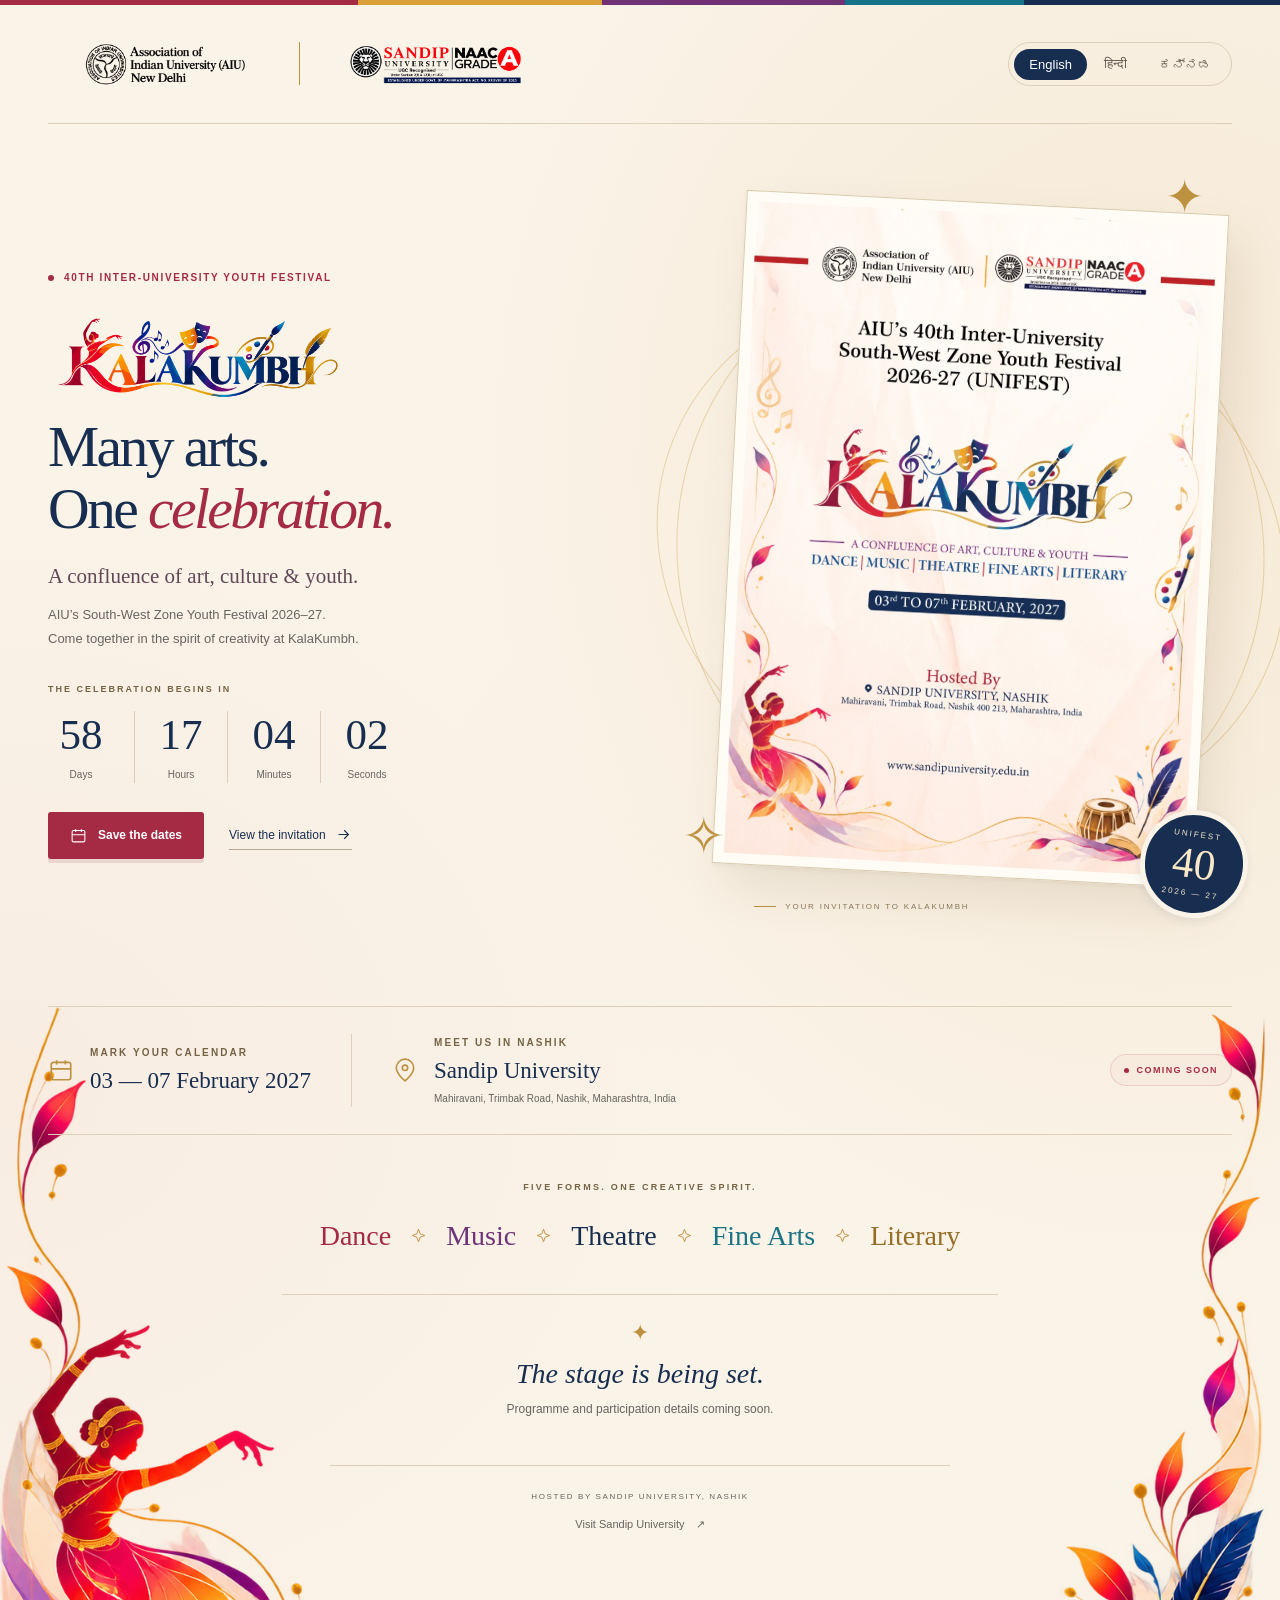
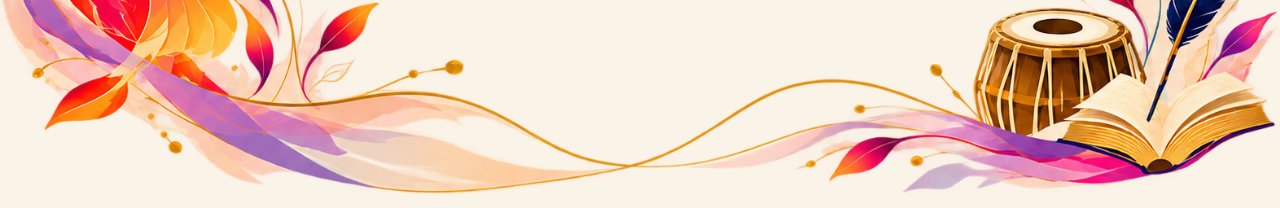
==== commit 05d34a19: "modified:   index.html" ====
--- a/index.html
+++ b/index.html
@@ -15,9 +15,9 @@
   <div class="topline"></div>
   <header class="site-header wrap">
     <a class="organizers" href="index.html" aria-label="AIU · Sandip University — KalaKumbh">
-      <span class="logo-crop aiu"><img src="assets/logo-aiu.png" alt="Association of Indian University (AIU), New Delhi" width="1131" height="1600"></span>
+      <span class="logo-crop aiu"><img src="assets/logo-aiu.png" alt="Association of Indian University (AIU), New Delhi" width="1131 * 1.6" height="1600 * 1.6"></span>
       <span class="logo-divider"></span>
-      <span class="logo-crop sandip"><img src="assets/logo-sandip.png" alt="Sandip University — NAAC Grade A" width="1131" height="1600"></span>
+      <span class="logo-crop sandip"><img src="assets/logo-sandip.png" alt="Sandip University — NAAC Grade A" width="1131 * 1.6" height="1600 * 1.6"></span>
     </a>
     <nav class="language-nav" aria-label="Select language">
       <a href="index.html" lang="en" hreflang="en" aria-current="page">English</a>
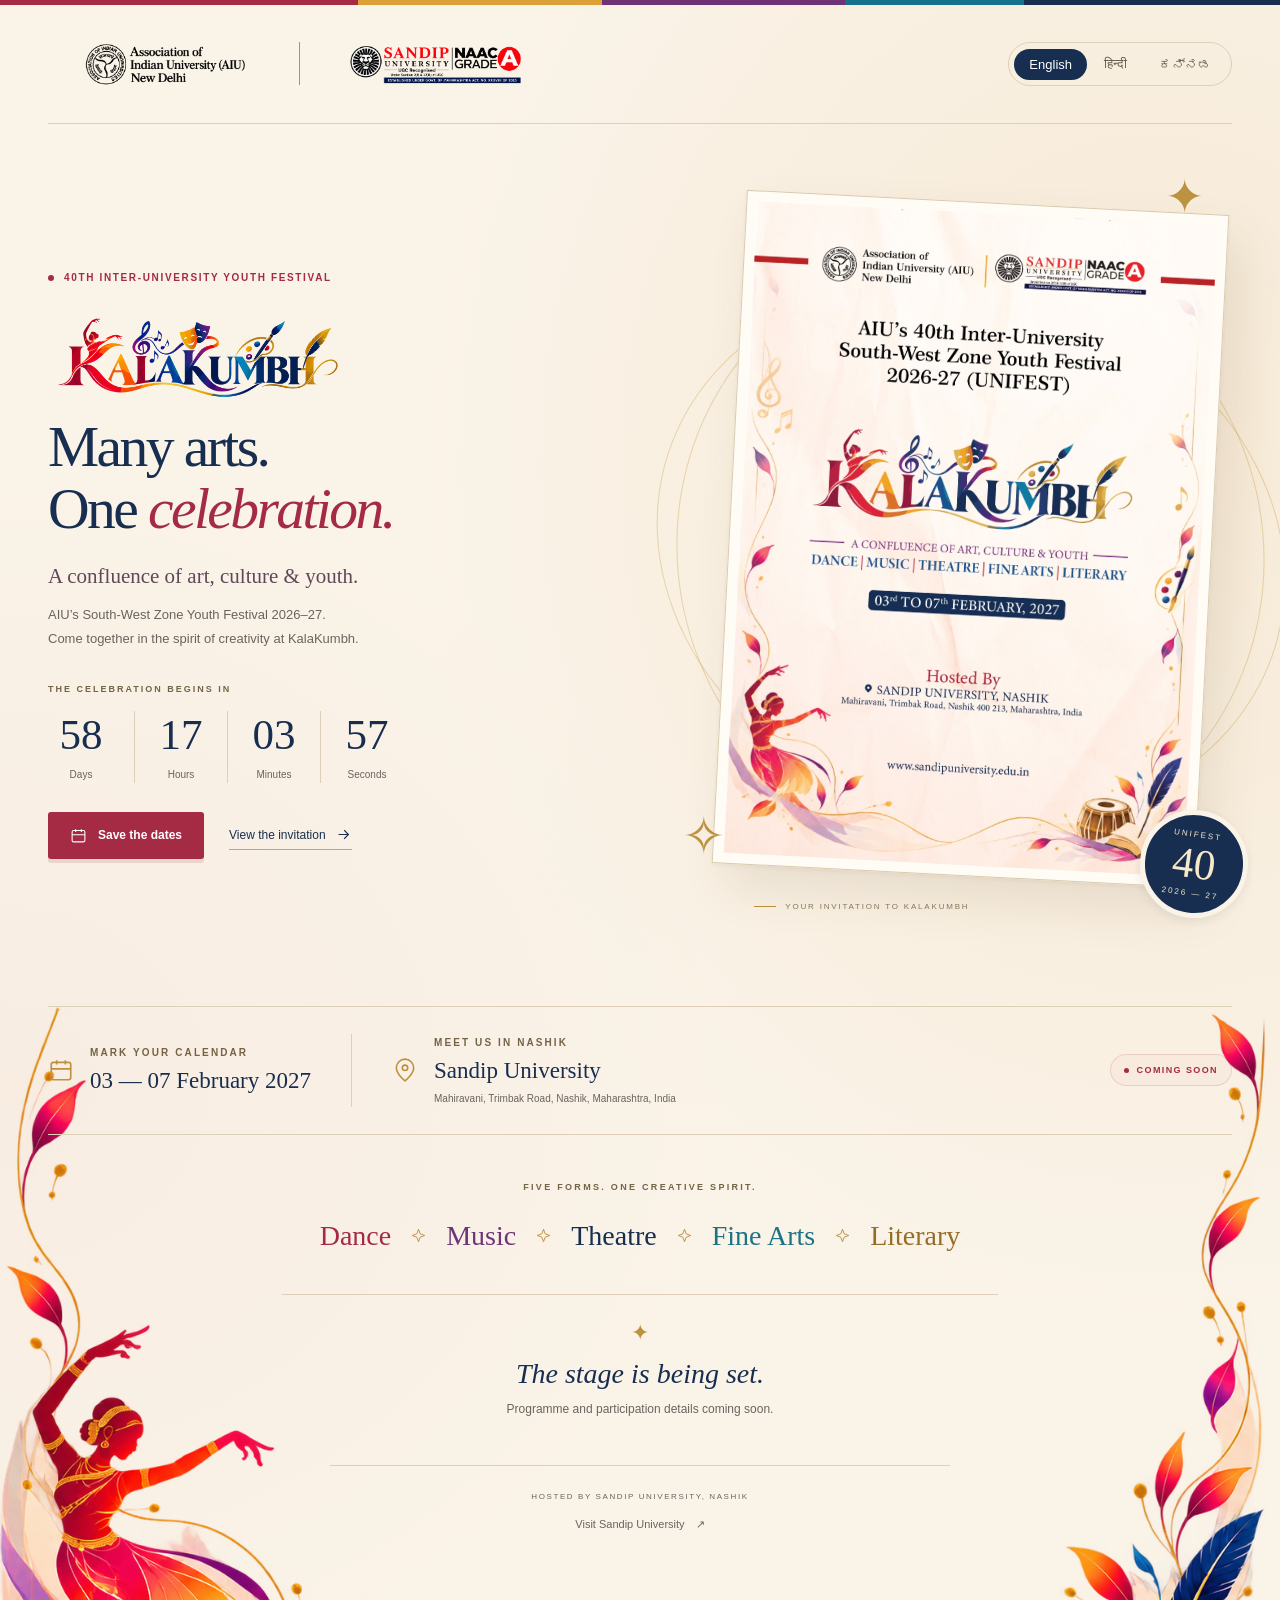
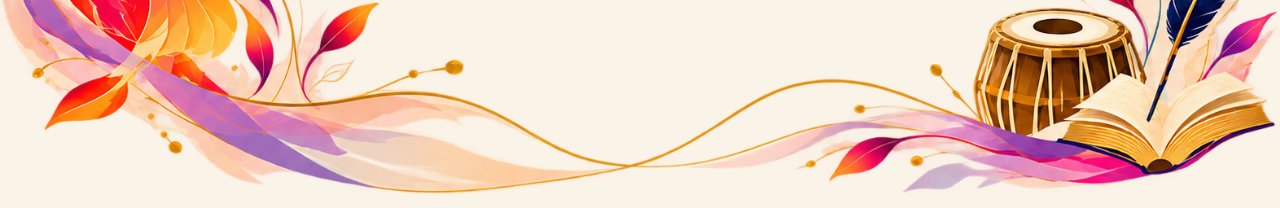
==== commit 0847f4e7: "modified:   hindi.html     modified:   index.html 	modified:   kannada.html" ====
--- a/index.html
+++ b/index.html
@@ -15,9 +15,9 @@
   <div class="topline"></div>
   <header class="site-header wrap">
     <a class="organizers" href="index.html" aria-label="AIU · Sandip University — KalaKumbh">
-      <span class="logo-crop aiu"><img src="assets/logo-aiu.png" alt="Association of Indian University (AIU), New Delhi" width="1131 * 1.6" height="1600 * 1.6"></span>
+      <span class="logo-crop aiu"><img src="assets/logo-aiu.png" alt="Association of Indian University (AIU), New Delhi" width="2036" height="2880"></span>
       <span class="logo-divider"></span>
-      <span class="logo-crop sandip"><img src="assets/logo-sandip.png" alt="Sandip University — NAAC Grade A" width="1131 * 1.6" height="1600 * 1.6"></span>
+      <span class="logo-crop sandip"><img src="assets/logo-sandip.png" alt="Sandip University — NAAC Grade A" width="2036" height="2880"></span>
     </a>
     <nav class="language-nav" aria-label="Select language">
       <a href="index.html" lang="en" hreflang="en" aria-current="page">English</a>
